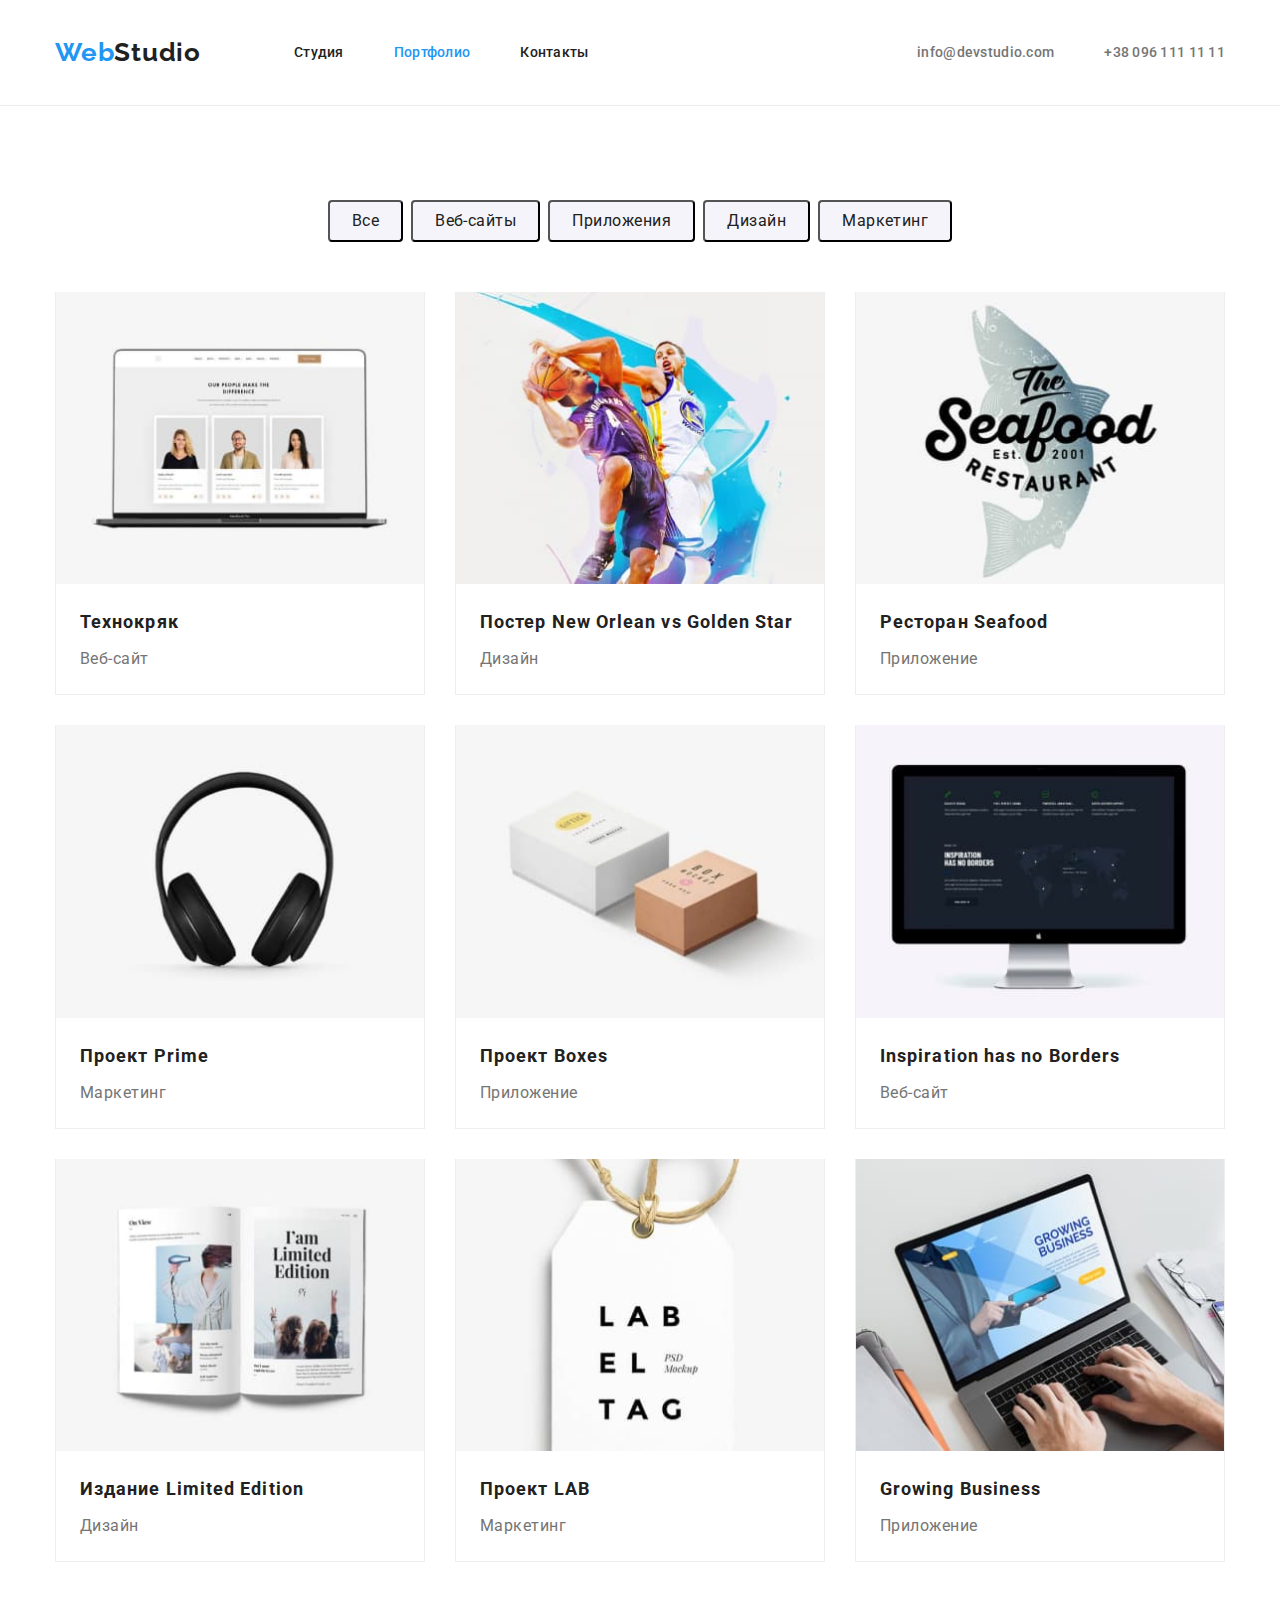
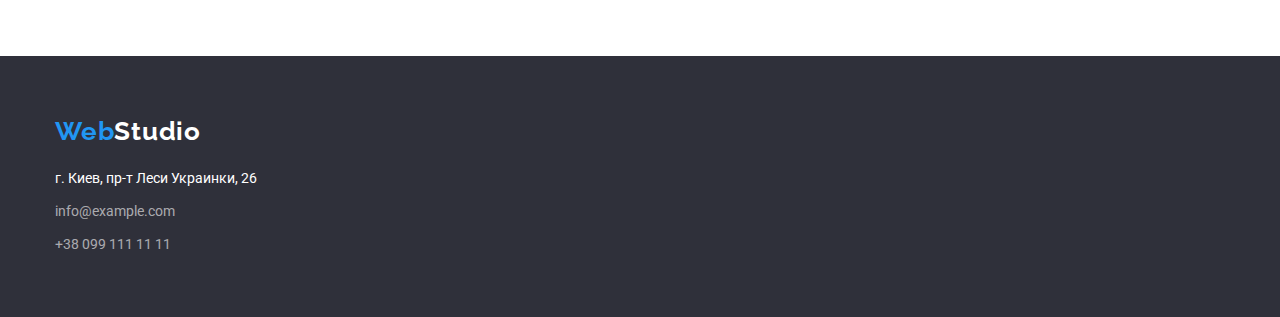
==== portfolio.html @ 0f7d5ea8 "HW4_1.01" ====
<!DOCTYPE html>
<html lang="en">
<head>
    <meta charset="UTF-8">
    <meta http-equiv="X-UA-Compatible" content="IE=edge">
    <meta name="viewport" content="width=device-width, initial-scale=1.0">
    <link rel="preconnect" href="https://fonts.googleapis.com">
    <link rel="preconnect" href="https://fonts.gstatic.com" crossorigin>
    <title>Portfolio</title>
    <link href="https://fonts.googleapis.com/css2?family=Raleway:wght@700&family=Roboto:wght@400;500;700;900&display=swap"
        rel="stylesheet">
    <link rel="stylesheet" href="https://cdnjs.cloudflare.com/ajax/libs/modern-normalize/1.0.0/modern-normalize.min.css" />
    <link rel="stylesheet" href="./css/styles.css" />
</head>
<body>
    <!-- Header content -->
    <header class="header">
        <div class="header-nav container">
            <a class="button-size header-logo" href="index.html">Web<span class="header-logo-span">Studio</span></a>
            <nav>
                <ul class="header-menu list">
                    <li class="header-item"><a class="header-item-link" href="./index.html">Студия</a>
                    </li>
                    <li class="header-item"><a class="header-item-link  curent" href="./portfolio.html">Портфолио</a>
                    </li>
                    <li class="header-item"><a class="header-item-link" href="">Контакты</a></li>
                </ul>
            </nav>
            <ul class="header-contact">
                <li class="header-item"><a class="button-size header-contact-link"
                        href="mailto:info@devstudio.com">info@devstudio.com</a></li>
                <li class="header-item"><a class="button-size header-contact-link" href="tel:+380961111111">+38 096 111 11 11</a>
                </li>
            </ul>
        </div>
    </header>
    <!-- End of Header content -->
    <!-- Start portfolio section -->
    <main>
    <section class="section">
        <div class="container">
        <h1 class="visually-hidden">Portfolio</h1>
    <!-- Start Filters-->
    <ul class="filters">
        <li class="filters-list"><button type="button" class="btn">Все</button></li>
        <li class="filters-list"><button type="button" class="btn">Веб-сайты</button></li>
        <li class="filters-list"><button type="button" class="btn">Приложения</button></li>
        <li class="filters-list"><button type="button" class="btn">Дизайн</button></li>
        <li class="filters-list"><button type="button" class="btn">Маркетинг</button></li>
    </ul>
    <!-- End filters -->
    <!-- Start of project box -->
    <ul class="projects-list list">
        <li class="projects-item"><img src="images/potrtfolio_1.jpg" alt="технохряк" width="370" height="294">
            <div class="project-text">
            <h2 class="projects-title">Технокряк</h2>
            <p class="projects-text">Веб-сайт</p>
            </div>
        </li>
        <li class="projects-item"><img src="images/potrtfolio_2.jpg" alt="Постер New Orlean vs Golden Star" width="370" height="294">
            <div class="project-text">
            <h2 class="projects-title">Постер New Orlean vs Golden Star</h2>
            <p class="projects-text">Дизайн</p>
            </div>
        </li>
        <li class="projects-item"><img src="images/potrtfolio_3.jpg" alt="Ресторан Seafood" width="370" height="294">
            <div class="project-text">
            <h2 class="projects-title">Ресторан Seafood</h2>
            <p class="projects-text">Приложение</p>
            </div>
        </li>
        <li class="projects-item"><img src="images/potrtfolio_4.jpg" alt="Проект Prime" width="370" height="294">
            <div class="project-text">
            <h2 class="projects-title">Проект Prime</h2>
            <p class="projects-text">Маркетинг</p>
            </div>
        </li>
        <li class="projects-item"><img src="images/potrtfolio_5.jpg" alt="Проект Boxes" width="370" height="294">
            <div class="project-text">
            <h2 class="projects-title">Проект Boxes</h2>
            <p class="projects-text">Приложение</p>
            </div>
        </li>
        <li class="projects-item"><img src="images/potrtfolio_6.jpg" alt="Inspiration has no Borders" width="370" height="294">
            <div class="project-text">
            <h2 class="projects-title">Inspiration has no Borders</h2>
            <p class="projects-text">Веб-сайт</p>
            </div>
        </li>
        <li class="projects-item"><img src="images/potrtfolio_7.jpg" alt="Издание Limited Edition" width="370" height="294">
            <div class="project-text">
            <h2 class="projects-title">Издание Limited Edition</h2>
            <p class="projects-text">Дизайн</p>
            </div>
        </li>
        <li class="projects-item"><img src="images/potrtfolio_8.jpg" alt="Проект LAB" width="370" height="294">
            <div class="project-text">
            <h2 class="projects-title">Проект LAB</h2>
            <p class="projects-text">Маркетинг</p>
            </div>
        </li>
        <li class="projects-item"><img src="images/potrtfolio_9.jpg" alt="Growing Business" width="370" height="294">
            <div class="project-text">
            <h2 class="projects-title">Growing Business</h2>
            <p class="projects-text">Приложение</p>
            </div>
        </li>
    </ul>
    <!-- End of projects box -->
    </div>
    </section>
    </main>
    <!-- End portfolio -->
    <!-- Footer content -->
    <footer class="footer">
        <div class="container">
            <a class="footer-logo" href="index.html">Web<span class="footer-logo-span">Studio</span> </a>
            <address>
                <ul class="footer-list list">
                    <li class="footer-list-item">
                        <a class="footer-address" href="https://goo.gl/maps/EQBEiKLQ2F43MQ8P8" target="_blank"> <span>г.
                                Киев, пр-т Леси Украинки, 26</span></a>
                    </li>
                    <li class="footer-list-item">
                        <a class="footer-email" href="mailto:info@example.com">info@example.com</a>
                    </li>
                    <li class="footer-list-item">
                        <a class="footer-tel" href=tel:+380991111111>+38 099 111 11 11</a>
                    </li>
                </ul>
        </div>
        </address>
    </footer>
    <!-- End of footer -->
</body>
</html>
---- css/styles.css ----
:root {
  --primary-text-color: rgba(255, 255, 255, 0.6);
  --title-text-color: #212121;
  --paragraph-text-color: #757575;
  --accent-text-color: #2196f3;
  --white-text-color: #ffffff;
}
p,
h1,
h2,
h3,
h4,
h5,
h6 {
  margin: 0;
}
ul, ol {
  margin: 0;
  padding-left: 0;
}
img{
  display:block;
  max-width:100%;
  height:auto;
}
.section {
  padding-top: 94px;
  padding-bottom: 94px;
}
body {
  font-family: "Roboto", sans-serif;
  color: var(--primary-text-color);
  background: #ffffff;
}
.list {
  padding: 0;
  margin: 0;
  list-style: none;
}
.visually-hidden {
  position: absolute;
  white-space: nowrap;
  width: 1px;
  height: 1px;
  overflow: hidden;
  border: 0;
  padding: 0;
  clip: rect(0 0 0 0);
  clip-path: inset(50%);
  margin: -1px;
}
.container{
  width: 1200px;
  padding: 0 15px;
  margin: 0 auto;
}
/* -----Header section------ */
.header {
  padding-top: 24px;
  padding-bottom: 25px;

  background: #ffffff;
  border-bottom: 1px solid #ececec;
}
.header-logo {
  font-family: "Raleway", sans-serif;
  font-weight: 700;
  font-size: 26px;
  line-height: 1.19;
  text-decoration: none;
  margin-right: 93px;

  /* identical to box height */
  letter-spacing: 0.03em;

  color: var(--accent-text-color);
}
.header-logo-span {
  color: var(--title-text-color);
}
.header-nav {
  display: flex;
  align-items: center;
  font-weight: 500;
  font-size: 14px;
  line-height: 1.15;
  letter-spacing: 0.02em;
}
.header-menu {
  display: flex;
  align-items: center;
}
.header-item:nth-child(n+2) {
  margin-left: 50px;
}
.header-item-link {
  padding-top: 20px;
  padding-bottom: 20px;

  color: var(--title-text-color);
  text-decoration: none;
}
.header-item-link:hover,
.header-item-link:focus {
  color: var(--accent-text-color);
}
.curent {
  color: var(--accent-text-color);
}
.header-contact {
  display: flex;
  margin-left: auto;
}
.header-contact-link {
  display: flex;
  align-items: center;
  color: var(--paragraph-text-color);
  text-decoration: none;
}
.header-contact-link:hover,
.header-contact-link:focus {
  color: var(--accent-text-color);
}
/* .header-contact-link::before{
  content: "";
  width: 16px;
  height: 16px;
  margin-right: 10px;
  background-repeat: no-repeat;
  background-size: contain;
  background-position: center;
} */
/* .icon-mail::before{
  background-image: url("../images/mail-icon.svg");
}
.icon-tel::before{
  background-image: url("../images/tel-icon.svg");
} */
.header-item{
  display: inline-flex;
  align-items: center;
}
.icon-mail{
  
}
.icon-tel{
  
}
.header-contact .header-item + .header-item{
  margin-left: 50px;
}
/* -----Hero section----- */
.overlay{
  max-width: 1600px;
  height: 600px;
  margin-left: auto;
  margin-right: auto;
  background-image: linear-gradient(to right, rgba(47, 48, 58, 0.4), rgba(47, 48, 58, 0.4)), url("../images/bg_hero.jpg");
}
.hero {
  background-color: #2f303a;
  padding-top: 200px;
  padding-bottom: 200px;
}
.hero-title {
  margin-left: auto;
  margin-right: auto; 

  font-weight: 900;
  font-size: 44px;
  line-height: 1.36;
  /* or 136% */
  text-align: center;
  letter-spacing: 0.06em;
  text-transform: uppercase;
  color: var(--white-text-color);
  max-width: 696px;
}
.hero-btn {
  display: block;
  margin-left: auto;
  margin-right: auto;
  margin-top: 30px;

  background: #ffffff;
  box-shadow: 0px 4px 4px rgba(0, 0, 0, 0.15);
  border-radius: 4px;
  font-weight: bold;
  font-size: 16px;
  line-height: 1.88;

  /* identical to box height, or 187% */
  align-items: center;
  text-align: center;
  letter-spacing: 0.06em;

  color: var(--title-text-color);
}
.hero-btn:hover {
  background: #2196f3;
  cursor: pointer;
  color: var(--white-text-color);
}
/* ------Feautures section------- */
.features-list{
  display: flex;
}
.features-item{
  max-width: 270px;
}
.features-item:not(:last-child){
  margin-right: 30px;
}
.features-item::before{
  content: "";
  display: block;
  height: 120px;
  margin-bottom: 20px; 
  background-size: 70px 70px;
  background-repeat: no-repeat;
  background-position: center;
  
  background-color: #F5F4FA;
  border-radius: 4px;
}
.icon-antena::before{
background-image: url("../images/antena.svg");
}
.icon-clock::before{
background-image: url("../images/clock.svg");
}
.icon-diagram::before{
background-image: url("../images/diagram.svg");
}
.icon-astronaut::before{
background-image: url("../images/astronaut.svg");
}
.features-title {
  font-weight: 700;
  font-size: 14px;
  line-height: 1.14;
  letter-spacing: 0.03em;
  text-transform: uppercase;
  color: var(--title-text-color);
  margin-bottom: 10px;
}
.features-text {
  font-size: 14px;
  line-height: 1.71;
  /* or 171% */
  letter-spacing: 0.03em;

  color: var(--paragraph-text-color);
}
/* -----Our service section------ */

.our-service{
 padding-top: 0;
}
.our-service-list{
  display: flex;
  align-items: center;
}
.our-service-title {
  margin-bottom: 50px;

  font-weight: bold;
  font-size: 36px;
  line-height: 42px;
  text-align: center;
  letter-spacing: 0.03em;
  color: var(--title-text-color);
}
.our-service-item:nth-child(n+2) {
  margin-left: 30px;
}
/* -----Our team section----- */
.our-team {
  background: #f5f4fa;
}
.our-team-title {
  margin-bottom: 50px;

  font-weight: bold;
  font-size: 36px;
  line-height: 1.17;
  text-align: center;
  letter-spacing: 0.03em;

  color: var(--title-text-color);
}
.our-team-list{
  display: flex;
  align-items: center;
}
.our-team-item {
  background: #ffffff;
  /* material shadow v1 */
  box-shadow: 0px 1px 3px rgba(0, 0, 0, 0.12), 0px 1px 1px rgba(0, 0, 0, 0.14),
    0px 2px 1px rgba(0, 0, 0, 0.2);
  border-radius: 0px 0px 4px 4px;
}
.our-team-item:nth-child(n+2) {
  margin-left: 30px;
}
.our-team-text{
  padding-top: 30px;
  padding-bottom: 30px;
}
.our-team-name {
  margin-bottom: 10px;
  
  font-weight: 500;
  font-size: 16px;
  line-height: 1.19;

  /* identical to box height */
  text-align: center;
  letter-spacing: 0.03em;

  color: var(--title-text-color);
}
.our-team-specialisation {

  font-size: 16px;
  line-height: 1.19;

  /* identical to box height */
  text-align: center;
  letter-spacing: 0.03em;

  color: var(--paragraph-text-color);
}
.our-team-soc{
  display: flex;
  justify-content: center;
}
.team-soc-item{
  margin-top: 16px;
}
.team-soc-item:nth-child(n+2) {
  margin-left: 10px;
}
.team-soc-link{
  display: block;
  width: 44px;
  height: 44px;
  background-color: blue;
  border-radius: 50%;
}
/* -----Footer section----- */
.footer {
  padding-bottom: 60px;
  padding-top: 60px;

  background: #2f303a;
}
.footer-logo {
  display: block;
  margin-bottom: 20px;

  font-family: "Raleway", sans-serif;
  font-weight: 700;
  font-size: 26px;
  line-height: 1.19;
  text-decoration: none;

  /* identical to box height */
  letter-spacing: 0.03em;

  color: var(--accent-text-color);
}
.footer-logo-span {
  color: white;
}

.footer-list-item {
  display: block;

  font-style: normal;
  font-weight: normal;
  font-size: 14px;
  line-height: 1.71;
}
.footer-list-item:nth-child(-n+2){
  margin-bottom: 9px;
}
.footer-address {
  color: #ffffff;
  text-decoration: none;
}
.footer-email,
.footer-tel {
  text-decoration: none;
  color: var(--primary-text-color);
}

/* ------End of footer section------ */

/* ------CSS Styles for Portfolio page------ */
.filters{
  display: flex;
  justify-content: center;
  margin-bottom: 50px;
}
.filters-list{
  list-style: none;
}
.filters-list:nth-child(n+2) {
  margin-left: 8px;
}
.btn {
padding: 6px 22px;

  border-radius: 4px;
  font-size: 16px;
  line-height: 1.62;
  text-align: center;
  letter-spacing: 0.03em;

  color: var(--title-text-color);
  background: #f5f4fa;
}
.btn:hover,
.btn:focus {
  background: #2196f3;
  color: white;
  cursor: pointer;
  /* shadow-middle */
  box-shadow: 0px 3px 1px rgba(0, 0, 0, 0.1),
  0px 1px 2px rgba(0, 0, 0, 0.08),
  0px 2px 2px rgba(0, 0, 0, 0.12);
}
.projects-list {
  display: flex;
  flex-wrap: wrap;
  
}
.projects-item {
  width: 370px;
  margin-right: 30px;
  margin-bottom: 30px;

  border-right: 1px solid #eeeeee;
  border-bottom: 1px solid #eeeeee;
  border-left: 1px solid #eeeeee;

  background: #ffffff;
}
.projects-item:nth-last-child(-n + 3){
  margin-bottom: 0;
}
.projects-item:nth-child(3n + 3){
  margin-right: 0;
}
.projects-item:hover,
.projects-item:focus{
  cursor: pointer;
  box-shadow: 0px 1px 1px rgba(0, 0, 0, 0.12),
  0px 4px 4px rgba(0, 0, 0, 0.06),
  1px 4px 6px rgba(0, 0, 0, 0.16);
}
.project-text{
  padding: 20px 24px;
}
.projects-title {
  margin-bottom: 4px;

  font-weight: 700;
  font-size: 18px;
  line-height: 2;

  /* identical to box height, or 200% */
  letter-spacing: 0.06em;

  color: var(--title-text-color);
}
.projects-text {
  font-size: 16px;
  line-height: 1.87;

  /* identical to box height, or 187% */
  letter-spacing: 0.03em;

  color: var(--paragraph-text-color);
}
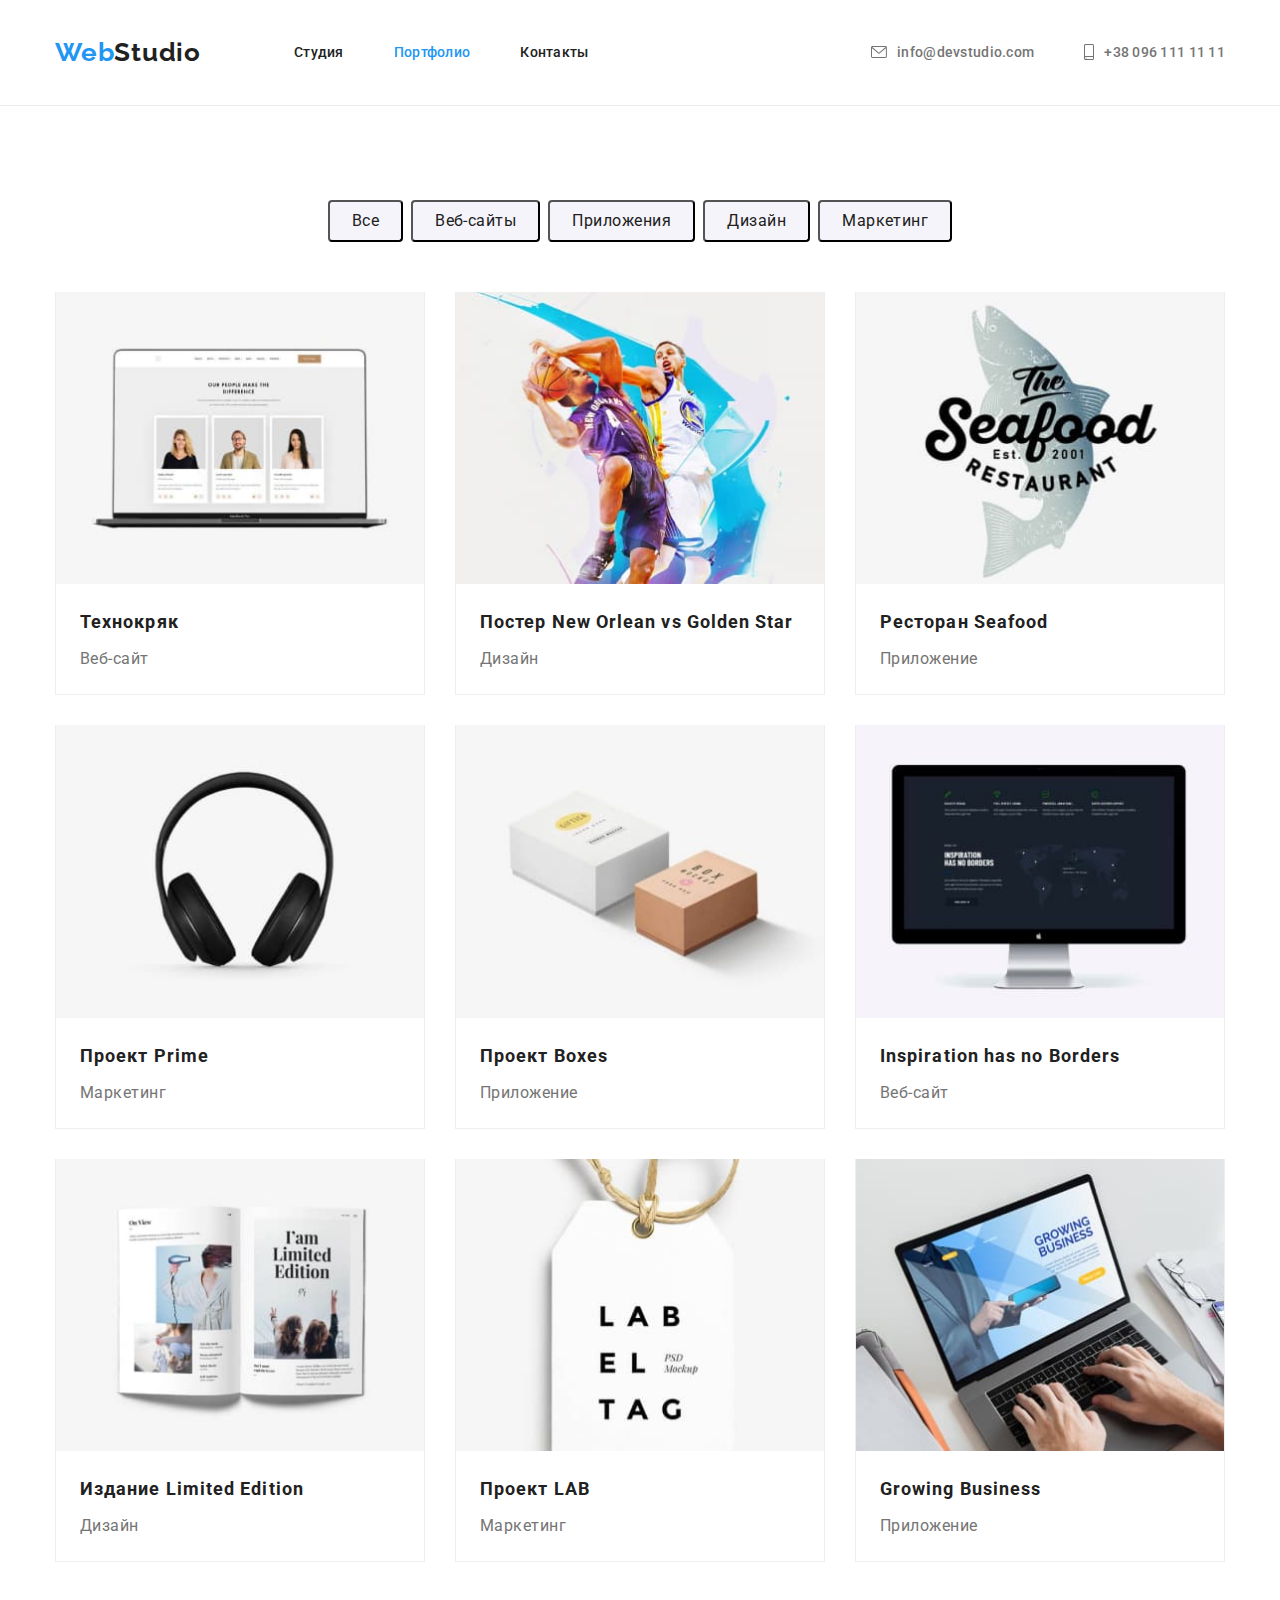
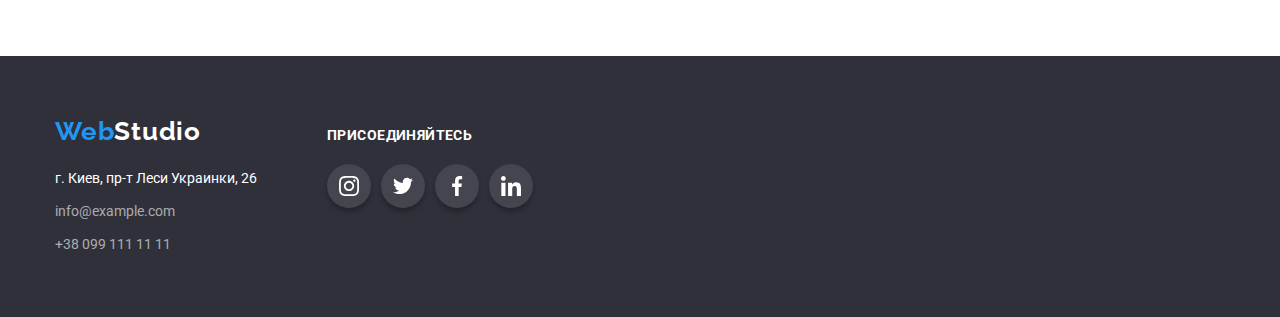
==== commit c6392f07: "HW4-17.04" ====
--- a/portfolio.html
+++ b/portfolio.html
@@ -26,10 +26,18 @@
                     <li class="header-item"><a class="header-item-link" href="">Контакты</a></li>
                 </ul>
             </nav>
-            <ul class="header-contact">
-                <li class="header-item"><a class="button-size header-contact-link"
-                        href="mailto:info@devstudio.com">info@devstudio.com</a></li>
-                <li class="header-item"><a class="button-size header-contact-link" href="tel:+380961111111">+38 096 111 11 11</a>
+            <ul class="header-contact list">
+                <li class="header-item">
+                    <a class="header-contact-link" href="mailto:info@devstudio.com">
+                        <svg class="header-contact-icon" width="16" height="12">
+                            <use href="./images/symbol-defs.svg#mail-icon"></use>
+                        </svg>info@devstudio.com</a>
+                </li>
+                <li class="header-item">
+                    <a class="header-contact-link" href="tel:+380961111111">
+                        <svg class="header-contact-icon" width="10" height="16">
+                            <use href="./images/symbol-defs.svg#tel-icon"></use>
+                        </svg>+38 096 111 11 11</a>
                 </li>
             </ul>
         </div>
@@ -114,22 +122,55 @@
     <!-- Footer content -->
     <footer class="footer">
         <div class="container">
-            <a class="footer-logo" href="index.html">Web<span class="footer-logo-span">Studio</span> </a>
-            <address>
-                <ul class="footer-list list">
-                    <li class="footer-list-item">
-                        <a class="footer-address" href="https://goo.gl/maps/EQBEiKLQ2F43MQ8P8" target="_blank"> <span>г.
-                                Киев, пр-т Леси Украинки, 26</span></a>
-                    </li>
-                    <li class="footer-list-item">
-                        <a class="footer-email" href="mailto:info@example.com">info@example.com</a>
-                    </li>
-                    <li class="footer-list-item">
-                        <a class="footer-tel" href=tel:+380991111111>+38 099 111 11 11</a>
-                    </li>
-                </ul>
+            <div class="footer-content">
+                <div class="footer-box">
+                    <a class="footer-logo" href="index.html">Web<span class="footer-logo-span">Studio</span> </a>
+                    <address>
+                        <ul class="footer-list list">
+                            <li class="footer-list-item">
+                                <a class="footer-address" href="https://goo.gl/maps/EQBEiKLQ2F43MQ8P8" target="_blank">
+                                    <span>г. Киев, пр-т Леси Украинки, 26</span></a>
+                            </li>
+                            <li class="footer-list-item">
+                                <a class="footer-email" href="mailto:info@example.com">info@example.com</a>
+                            </li>
+                            <li class="footer-list-item">
+                                <a class="footer-tel" href=tel:+380991111111>+38 099 111 11 11</a>
+                            </li>
+                        </ul>
+                    </address>
+                </div>
+                <div class="footer-social">
+                    <h3 class="footer-social-title">присоединяйтесь</h3>
+                    <ul class="footer-social-list list">
+                        <li class="footer-social-item"><a class="footer-social-link" href="">
+                                <svg class="footer-social-icon">
+                                    <use href="./images/symbol-defs.svg#icon-instagram">
+                                    </use>
+                                </svg></a>
+                        </li>
+                        <li class="footer-social-item"><a class="footer-social-link" href="">
+                                <svg class="footer-social-icon">
+                                    <use href="./images/symbol-defs.svg#icon-twitter">
+                                    </use>
+                                </svg></a>
+                        </li>
+                        <li class="footer-social-item"><a class="footer-social-link" href="">
+                                <svg class="footer-social-icon">
+                                    <use href="./images/symbol-defs.svg#icon-facebook">
+                                    </use>
+                                </svg></a>
+                        </li>
+                        <li class="footer-social-item"><a class="footer-social-link" href="">
+                                <svg class="footer-social-icon">
+                                    <use href="./images/symbol-defs.svg#icon-linkedin">
+                                    </use>
+                                </svg></a>
+                        </li>
+                    </ul>
+                </div>
+            </div>
         </div>
-        </address>
     </footer>
     <!-- End of footer -->
 </body>
--- a/css/styles.css
+++ b/css/styles.css
@@ -111,6 +111,10 @@
   display: flex;
   margin-left: auto;
 }
+.header-item {
+  display: inline-flex;
+  align-items: center;
+}
 .header-contact-link {
   display: flex;
   align-items: center;
@@ -120,6 +124,14 @@
 .header-contact-link:hover,
 .header-contact-link:focus {
   color: var(--accent-text-color);
+}
+.header-contact-icon {
+  margin-right: 10px;
+  fill: currentColor;
+}
+.header-contact-icon:hover,
+.header-contact-icon:focus {
+  fill: var(--accent-text-color);
 }
 /* .header-contact-link::before{
   content: "";
@@ -136,16 +148,6 @@
 .icon-tel::before{
   background-image: url("../images/tel-icon.svg");
 } */
-.header-item{
-  display: inline-flex;
-  align-items: center;
-}
-.icon-mail{
-  
-}
-.icon-tel{
-  
-}
 .header-contact .header-item + .header-item{
   margin-left: 50px;
 }
@@ -331,6 +333,7 @@
 
   color: var(--paragraph-text-color);
 }
+/* ----------------------------- */
 .our-team-soc{
   display: flex;
   justify-content: center;
@@ -338,15 +341,96 @@
 .team-soc-item{
   margin-top: 16px;
 }
-.team-soc-item:nth-child(n+2) {
-  margin-left: 10px;
-}
+.team-soc-item:not(:last-child) {
+  margin-right: 10px;
+}
+
 .team-soc-link{
-  display: block;
+  display: flex;
+  align-items: center;
+  justify-content: center;
+  color: #afb1b8;
+  border-radius: 50%;
   width: 44px;
   height: 44px;
-  background-color: blue;
+}
+.team-soc-icon{
+  fill: currentColor;
+  width: 20px;
+  height: 20px;
+}
+.team-soc-link:hover,
+.team-soc-link:focus {
+  color: var(--white-text-color);
+  background-color: var(--accent-text-color);
+}
+/* ----------------------------- */
+.footer-social-list {
+  display: flex;
+}
+
+
+
+.footer-social-link {
+  display: flex;
+  align-items: center;
+  justify-content: center;
+  background-color: #ffffff1a;
+  width: 44px;
+  height: 44px;
+  box-shadow: 0px 4px 4px 0px #00000040;
   border-radius: 50%;
+}
+
+.footer-social-icon {
+  fill: var(--white-text-color);
+  width: 20px;
+  height: 20px;
+}
+
+.footer-social-link:hover,
+.footer-social-link:focus {
+  color: var(--white-text-color);
+  background-color: var(--accent-text-color);
+}
+/* -----Clients----- */
+.client-title{
+  font-weight: 700;
+  font-size: 36px;
+  line-height: 1.17;
+  text-align: center;
+  letter-spacing: 0.03em;
+  margin-bottom: 50px;
+
+  color: var(--title-text-color);
+}
+.client-list{
+display:flex;
+}
+.client-item{
+  border: 1px solid #AFB1B8;
+  border-radius: 4px;
+  color: #AFB1B8;
+}
+.client-item:not(:first-child) {
+  margin-left: 30px;
+}
+.client-link{
+  display: flex;
+  width: 170px;
+  height: 92px;
+  justify-content: center;
+  align-items: center;
+  color: currentColor;
+}
+.client-link:hover,
+.client-link:focus {
+  color: #2196f3;
+  border: 1px solid #2196f3;
+  border-radius: 4px;
+}
+.client-icon{
+  fill: currentColor;
 }
 /* -----Footer section----- */
 .footer {
@@ -354,6 +438,10 @@
   padding-top: 60px;
 
   background: #2f303a;
+}
+.footer-content{
+  display: flex;
+  align-items: baseline;
 }
 .footer-logo {
   display: block;
@@ -393,6 +481,45 @@
 .footer-tel {
   text-decoration: none;
   color: var(--primary-text-color);
+}
+.footer-social{
+  margin-left: 70px;
+}
+.footer-social-title{
+  font-weight: 700;
+  font-size: 14px;
+  line-height: 1.14;
+  letter-spacing: 0.03em;
+  text-transform: uppercase;
+  color: var(--white-text-color);
+
+  margin-bottom: 20px;
+}
+.footer-social-list{
+display: flex;
+}
+.footer-social-item:not(:last-child) {
+  margin-right: 10px;
+}
+.footer-social-link{
+  display: flex;
+  align-items: center;
+  justify-content: center;
+  background-color: #ffffff1a;
+  width: 44px;
+  height: 44px;
+  box-shadow: 0px 4px 4px 0px #00000040;
+  border-radius: 50%;
+}
+.footer-social-icon{
+  fill: var(--white-text-color);
+  width: 20px;
+  height: 20px;
+}
+.footer-social-link:hover,
+.footer-social-link:focus {
+  color: var(--white-text-color);
+  background-color: var(--accent-text-color);
 }
 
 /* ------End of footer section------ */
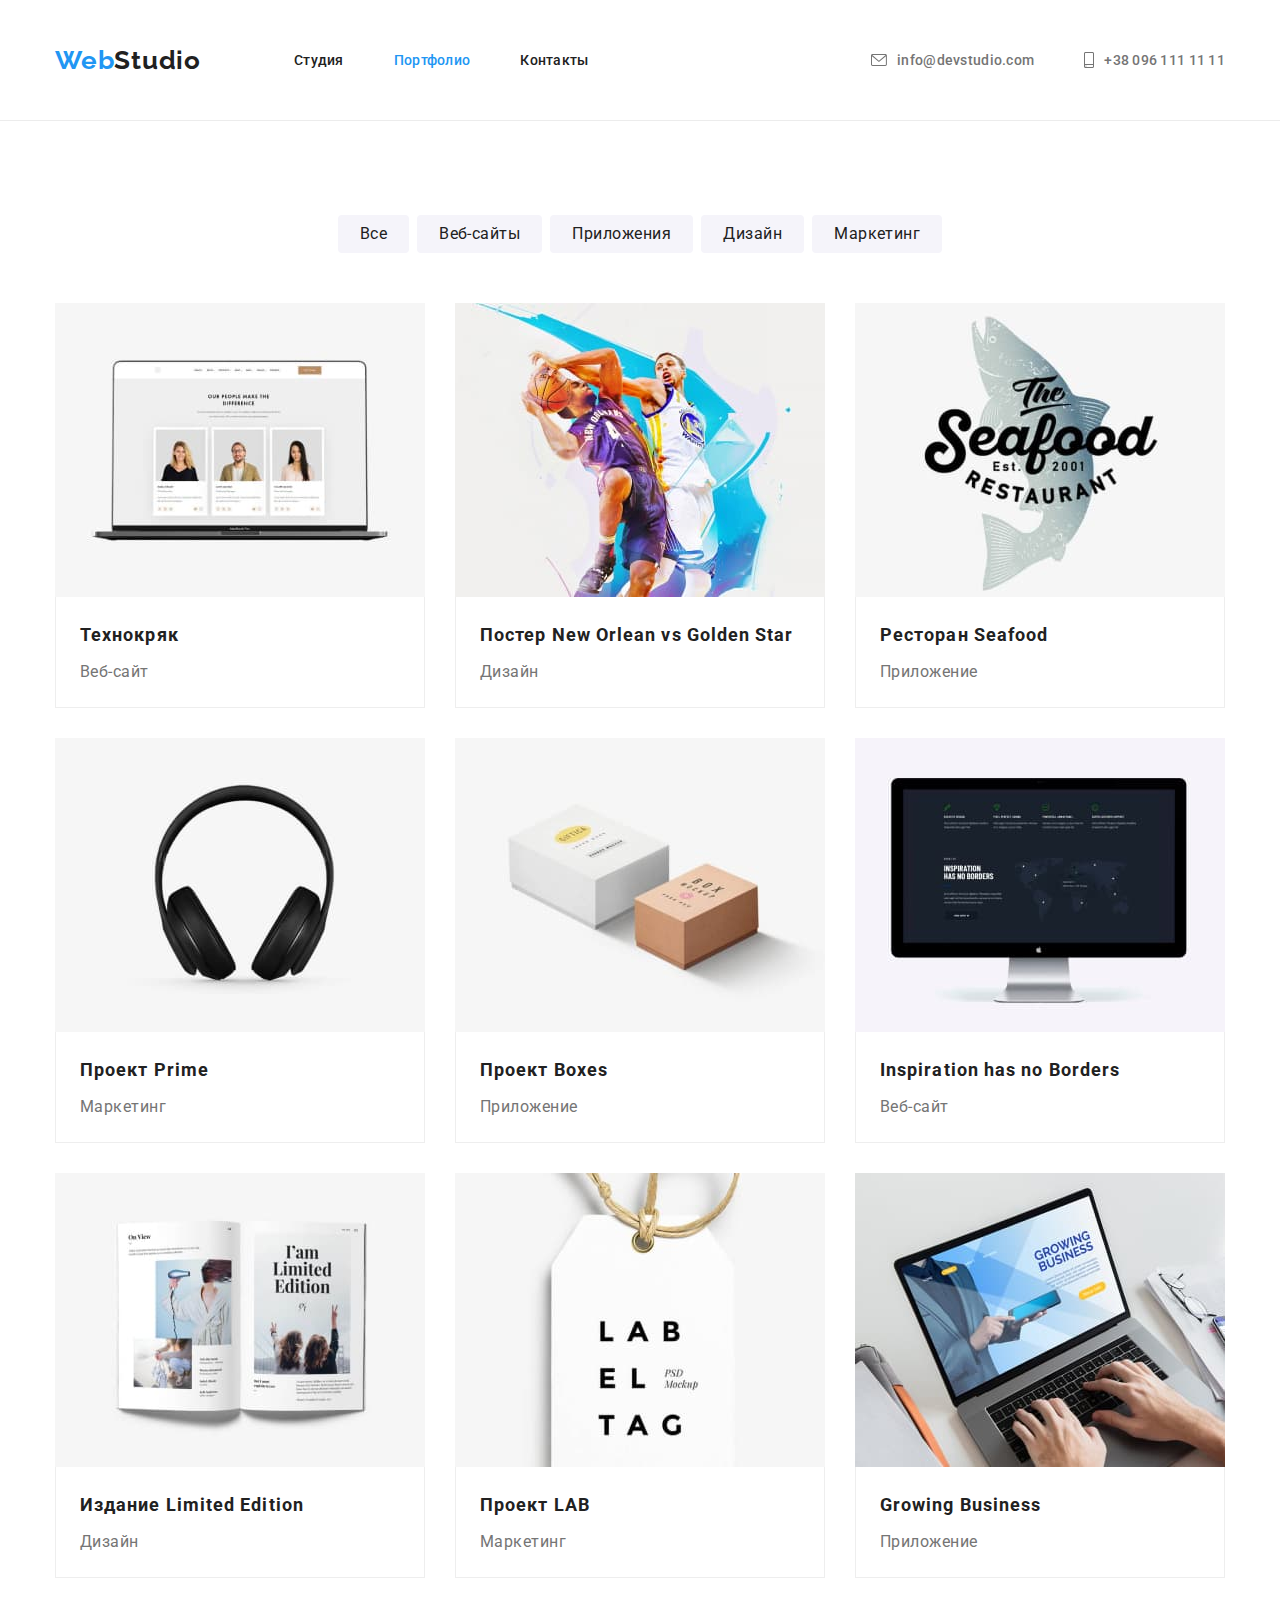
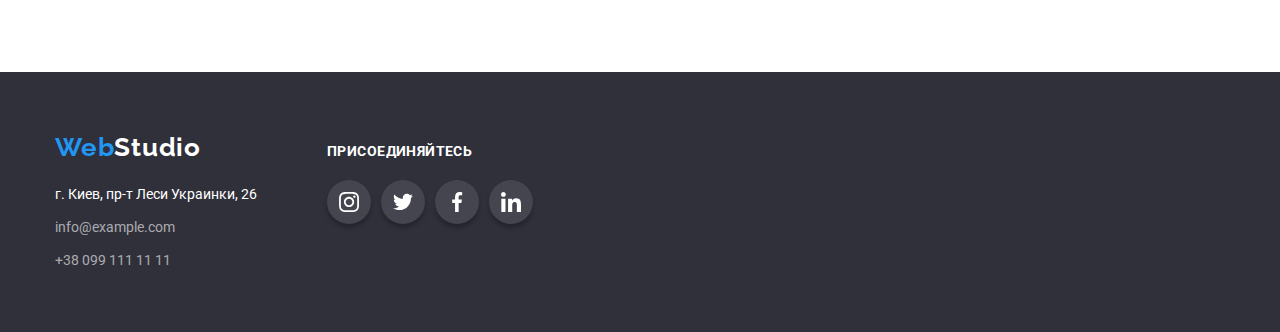
==== commit 25f74297: "HW4-edited-19.04" ====
--- a/portfolio.html
+++ b/portfolio.html
@@ -59,59 +59,86 @@
     <!-- End filters -->
     <!-- Start of project box -->
     <ul class="projects-list list">
-        <li class="projects-item"><img src="images/potrtfolio_1.jpg" alt="технохряк" width="370" height="294">
+        <li class="projects-item">
+            <a class="project-link link" href="#">
+            <img src="images/potrtfolio_1.jpg" alt="технохряк" width="370" height="294">
             <div class="project-text">
             <h2 class="projects-title">Технокряк</h2>
             <p class="projects-text">Веб-сайт</p>
             </div>
-        </li>
-        <li class="projects-item"><img src="images/potrtfolio_2.jpg" alt="Постер New Orlean vs Golden Star" width="370" height="294">
+            </a>
+        </li>
+        <li class="projects-item">
+            <a class="project-link link" href="#">
+            <img src="images/potrtfolio_2.jpg" alt="Постер New Orlean vs Golden Star" width="370" height="294">
             <div class="project-text">
             <h2 class="projects-title">Постер New Orlean vs Golden Star</h2>
             <p class="projects-text">Дизайн</p>
             </div>
-        </li>
-        <li class="projects-item"><img src="images/potrtfolio_3.jpg" alt="Ресторан Seafood" width="370" height="294">
+            </a>
+        </li>
+        <li class="projects-item">
+            <a class="project-link link" href="#">
+            <img src="images/potrtfolio_3.jpg" alt="Ресторан Seafood" width="370" height="294">
             <div class="project-text">
             <h2 class="projects-title">Ресторан Seafood</h2>
             <p class="projects-text">Приложение</p>
             </div>
-        </li>
-        <li class="projects-item"><img src="images/potrtfolio_4.jpg" alt="Проект Prime" width="370" height="294">
+            </a>
+        </li>
+        <li class="projects-item">
+            <a class="project-link link" href="#">
+            <img src="images/potrtfolio_4.jpg" alt="Проект Prime" width="370" height="294">
             <div class="project-text">
             <h2 class="projects-title">Проект Prime</h2>
             <p class="projects-text">Маркетинг</p>
             </div>
-        </li>
-        <li class="projects-item"><img src="images/potrtfolio_5.jpg" alt="Проект Boxes" width="370" height="294">
+            </a>
+        </li>
+        <li class="projects-item">
+            <a class="project-link link" href="#">
+            <img src="images/potrtfolio_5.jpg" alt="Проект Boxes" width="370" height="294">
             <div class="project-text">
             <h2 class="projects-title">Проект Boxes</h2>
             <p class="projects-text">Приложение</p>
             </div>
-        </li>
-        <li class="projects-item"><img src="images/potrtfolio_6.jpg" alt="Inspiration has no Borders" width="370" height="294">
+            </a>
+        </li>
+        <li class="projects-item">
+            <a class="project-link link" href="#">
+            <img src="images/potrtfolio_6.jpg" alt="Inspiration has no Borders" width="370" height="294">
             <div class="project-text">
             <h2 class="projects-title">Inspiration has no Borders</h2>
             <p class="projects-text">Веб-сайт</p>
             </div>
-        </li>
-        <li class="projects-item"><img src="images/potrtfolio_7.jpg" alt="Издание Limited Edition" width="370" height="294">
+            </a>
+        </li>
+        <li class="projects-item">
+            <a class="project-link link" href="#">
+            <img src="images/potrtfolio_7.jpg" alt="Издание Limited Edition" width="370" height="294">
             <div class="project-text">
             <h2 class="projects-title">Издание Limited Edition</h2>
             <p class="projects-text">Дизайн</p>
             </div>
-        </li>
-        <li class="projects-item"><img src="images/potrtfolio_8.jpg" alt="Проект LAB" width="370" height="294">
+            </a>
+        </li>
+        <li class="projects-item">
+            <a class="project-link link" href="#">
+            <img src="images/potrtfolio_8.jpg" alt="Проект LAB" width="370" height="294">
             <div class="project-text">
             <h2 class="projects-title">Проект LAB</h2>
             <p class="projects-text">Маркетинг</p>
             </div>
-        </li>
-        <li class="projects-item"><img src="images/potrtfolio_9.jpg" alt="Growing Business" width="370" height="294">
+            </a>
+        </li>
+        <li class="projects-item">
+            <a class="project-link link" href="#">
+            <img src="images/potrtfolio_9.jpg" alt="Growing Business" width="370" height="294">
             <div class="project-text">
             <h2 class="projects-title">Growing Business</h2>
             <p class="projects-text">Приложение</p>
             </div>
+            </a>
         </li>
     </ul>
     <!-- End of projects box -->
--- a/css/styles.css
+++ b/css/styles.css
@@ -36,6 +36,9 @@
   padding: 0;
   margin: 0;
   list-style: none;
+}
+.link{
+  text-decoration: none;
 }
 .visually-hidden {
   position: absolute;
@@ -56,9 +59,6 @@
 }
 /* -----Header section------ */
 .header {
-  padding-top: 24px;
-  padding-bottom: 25px;
-
   background: #ffffff;
   border-bottom: 1px solid #ececec;
 }
@@ -90,9 +90,6 @@
   display: flex;
   align-items: center;
 }
-.header-item:nth-child(n+2) {
-  margin-left: 50px;
-}
 .header-item-link {
   padding-top: 20px;
   padding-bottom: 20px;
@@ -112,12 +109,19 @@
   margin-left: auto;
 }
 .header-item {
+  padding-top: 32px;
+  padding-bottom: 32px;
   display: inline-flex;
   align-items: center;
 }
+.header-item:nth-child(n+2) {
+  margin-left: 50px;
+}
 .header-contact-link {
   display: flex;
   align-items: center;
+  padding-top: 20px;
+  padding-bottom: 20px;
   color: var(--paragraph-text-color);
   text-decoration: none;
 }
@@ -133,21 +137,6 @@
 .header-contact-icon:focus {
   fill: var(--accent-text-color);
 }
-/* .header-contact-link::before{
-  content: "";
-  width: 16px;
-  height: 16px;
-  margin-right: 10px;
-  background-repeat: no-repeat;
-  background-size: contain;
-  background-position: center;
-} */
-/* .icon-mail::before{
-  background-image: url("../images/mail-icon.svg");
-}
-.icon-tel::before{
-  background-image: url("../images/tel-icon.svg");
-} */
 .header-contact .header-item + .header-item{
   margin-left: 50px;
 }
@@ -158,7 +147,11 @@
   margin-left: auto;
   margin-right: auto;
   background-image: linear-gradient(to right, rgba(47, 48, 58, 0.4), rgba(47, 48, 58, 0.4)), url("../images/bg_hero.jpg");
-}
+  background-position: center;
+  background-size: contain;
+  background-repeat: no-repeat;
+}
+
 .hero {
   background-color: #2f303a;
   padding-top: 200px;
@@ -183,16 +176,17 @@
   margin-left: auto;
   margin-right: auto;
   margin-top: 30px;
+  padding: 10px 32px;
 
   background: #ffffff;
   box-shadow: 0px 4px 4px rgba(0, 0, 0, 0.15);
+  border: 0;
   border-radius: 4px;
   font-weight: bold;
   font-size: 16px;
   line-height: 1.88;
 
   /* identical to box height, or 187% */
-  align-items: center;
   text-align: center;
   letter-spacing: 0.06em;
 
@@ -213,29 +207,18 @@
 .features-item:not(:last-child){
   margin-right: 30px;
 }
-.features-item::before{
-  content: "";
-  display: block;
+.features-box{
+  display: inline-flex;
+  width: 270px;
   height: 120px;
-  margin-bottom: 20px; 
-  background-size: 70px 70px;
-  background-repeat: no-repeat;
-  background-position: center;
-  
+  margin-bottom: 30px;
+  align-items: center;
+  justify-content: center;
   background-color: #F5F4FA;
   border-radius: 4px;
 }
-.icon-antena::before{
-background-image: url("../images/antena.svg");
-}
-.icon-clock::before{
-background-image: url("../images/clock.svg");
-}
-.icon-diagram::before{
-background-image: url("../images/diagram.svg");
-}
-.icon-astronaut::before{
-background-image: url("../images/astronaut.svg");
+.features-icon{
+  
 }
 .features-title {
   font-weight: 700;
@@ -333,12 +316,11 @@
 
   color: var(--paragraph-text-color);
 }
-/* ----------------------------- */
+/* -------team social links-------- */
 .our-team-soc{
   display: flex;
   justify-content: center;
-}
-.team-soc-item{
+
   margin-top: 16px;
 }
 .team-soc-item:not(:last-child) {
@@ -364,12 +346,10 @@
   color: var(--white-text-color);
   background-color: var(--accent-text-color);
 }
-/* ----------------------------- */
+/* --------end team social links--------- */
 .footer-social-list {
   display: flex;
 }
-
-
 
 .footer-social-link {
   display: flex;
@@ -537,8 +517,8 @@
   margin-left: 8px;
 }
 .btn {
-padding: 6px 22px;
-
+  padding: 6px 22px;
+  border: transparent;
   border-radius: 4px;
   font-size: 16px;
   line-height: 1.62;
@@ -568,26 +548,28 @@
   margin-right: 30px;
   margin-bottom: 30px;
 
+  background: #ffffff;
+}
+.projects-item:nth-last-child(-n + 3){
+  margin-bottom: 0;
+}
+.projects-item:nth-child(3n + 3){
+  margin-right: 0;
+}
+.project-link{
+  display: block;
+}
+.project-link:hover,
+.projects-link:focus {
+  cursor: pointer;
+  box-shadow: 0px 1px 1px rgba(0, 0, 0, 0.12),
+    0px 4px 4px rgba(0, 0, 0, 0.06),
+    1px 4px 6px rgba(0, 0, 0, 0.16);
+}
+.project-text{
   border-right: 1px solid #eeeeee;
   border-bottom: 1px solid #eeeeee;
   border-left: 1px solid #eeeeee;
-
-  background: #ffffff;
-}
-.projects-item:nth-last-child(-n + 3){
-  margin-bottom: 0;
-}
-.projects-item:nth-child(3n + 3){
-  margin-right: 0;
-}
-.projects-item:hover,
-.projects-item:focus{
-  cursor: pointer;
-  box-shadow: 0px 1px 1px rgba(0, 0, 0, 0.12),
-  0px 4px 4px rgba(0, 0, 0, 0.06),
-  1px 4px 6px rgba(0, 0, 0, 0.16);
-}
-.project-text{
   padding: 20px 24px;
 }
 .projects-title {
